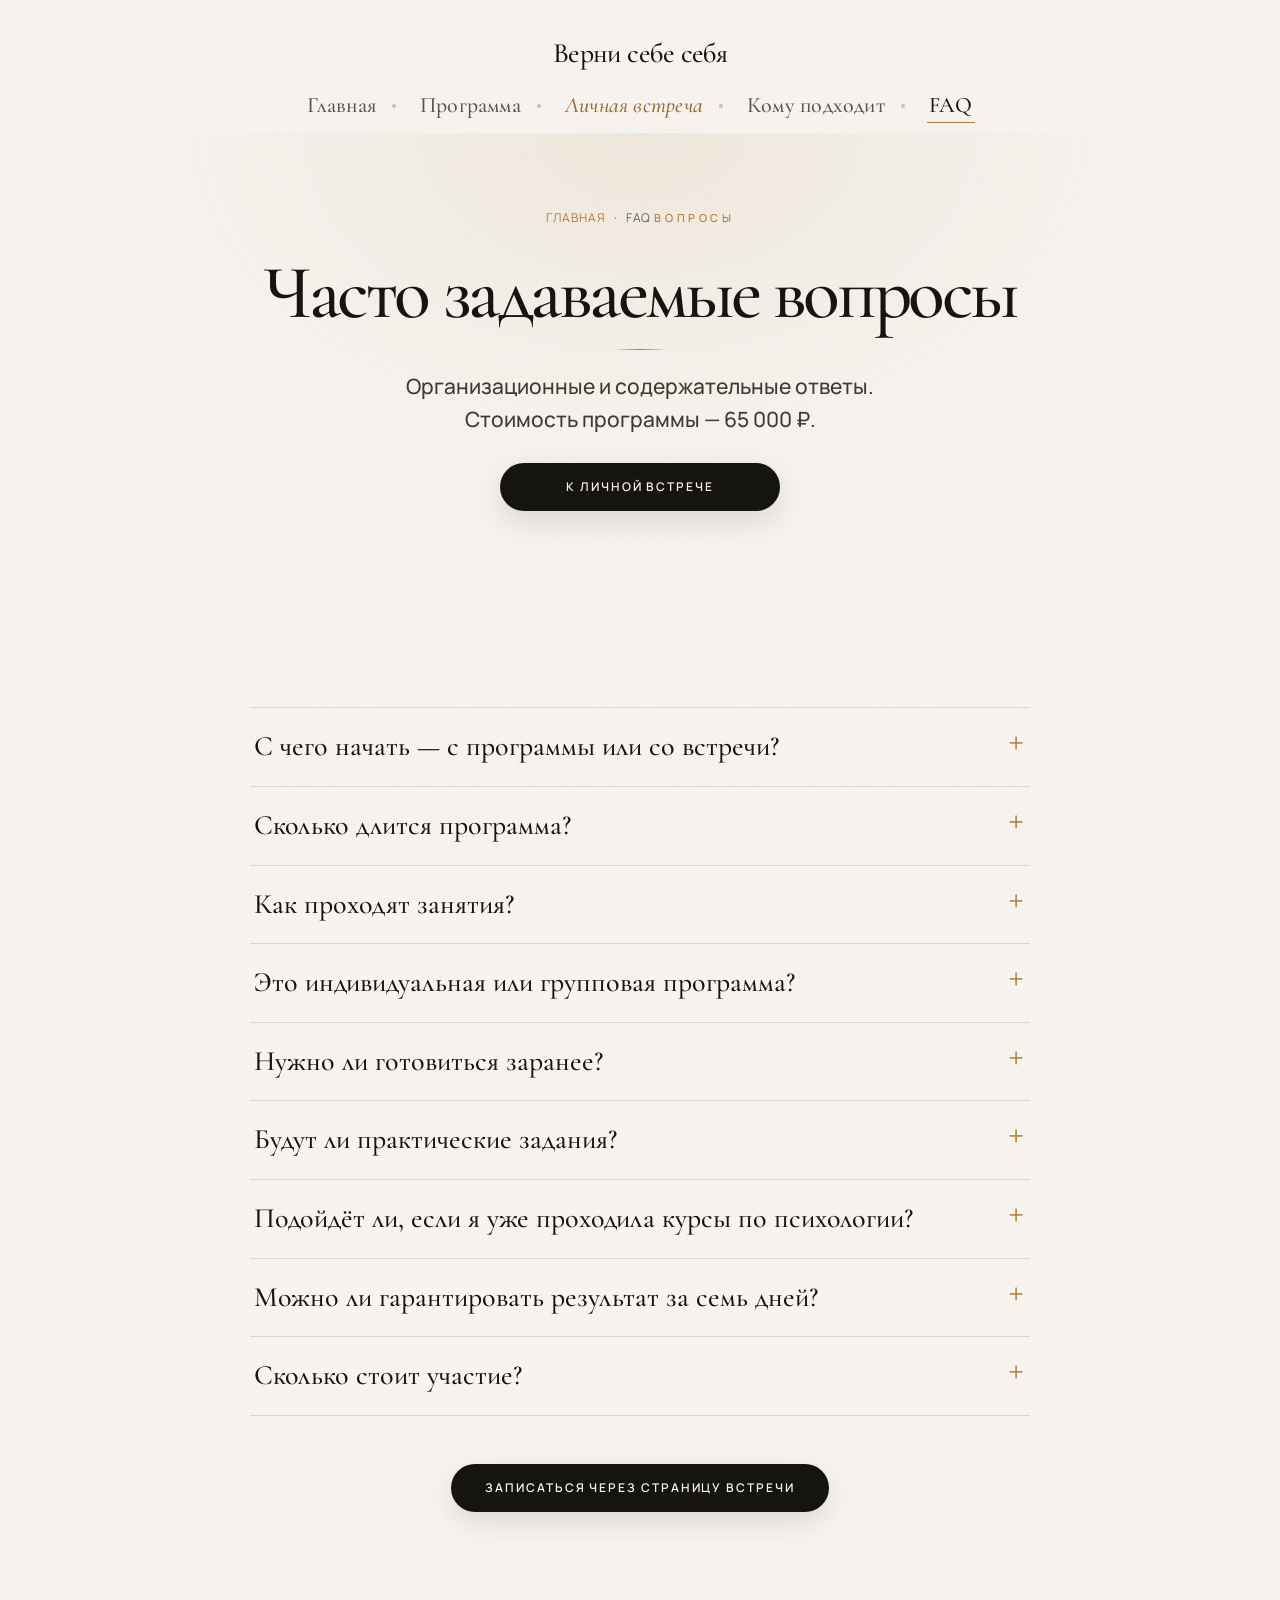
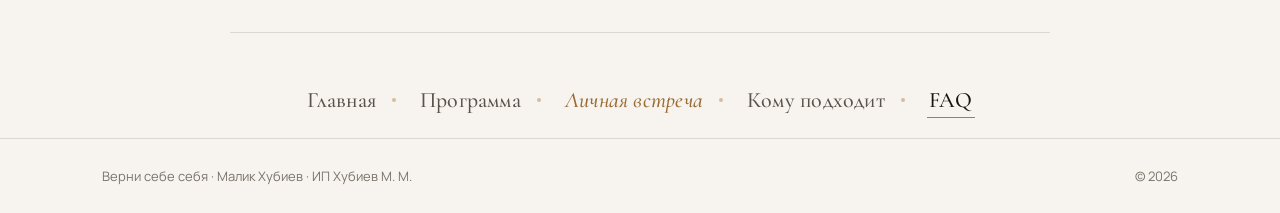
==== faq.html @ b2c1000e "done" ====
<!doctype html>
<html lang="ru">
<head>
<meta charset="utf-8">
<meta name="viewport" content="width=device-width,initial-scale=1">
<title>FAQ — Верни себе себя | Малик Хубиев</title>
<meta name="description" content="Ответы на вопросы о формате, подготовке, заданиях, результатах и стоимости программы. Личная встреча — бесплатно.">
<meta name="author" content="Малик Хубиев">
<meta name="robots" content="index, follow, max-image-preview:large, max-snippet:-1">
<meta name="theme-color" content="#f7f4ef">
<link rel="canonical" href="https://malik-khubiev.ru/faq.html">
<meta property="og:locale" content="ru_RU">
<meta property="og:type" content="website">
<meta property="og:site_name" content="Верни себе себя">
<meta property="og:title" content="FAQ — Верни себе себя | Малик Хубиев">
<meta property="og:description" content="Ответы на вопросы о формате, подготовке, заданиях, результатах и стоимости программы. Личная встреча — бесплатно.">
<meta property="og:url" content="https://malik-khubiev.ru/faq.html">
<meta property="og:image" content="https://malik-khubiev.ru/img/hero.webp">
<meta name="twitter:card" content="summary_large_image">
<meta name="twitter:title" content="FAQ — Верни себе себя | Малик Хубиев">
<meta name="twitter:description" content="Ответы на вопросы о формате, подготовке, заданиях, результатах и стоимости программы. Личная встреча — бесплатно.">
<link rel="icon" type="image/png" href="./img/fav/favicon-96x96.png" sizes="96x96">
<link rel="icon" type="image/svg+xml" href="./img/fav/favicon.svg">
<link rel="shortcut icon" href="./img/fav/favicon.ico">
<link rel="apple-touch-icon" sizes="180x180" href="./img/fav/apple-touch-icon.png">
<link rel="preconnect" href="https://fonts.googleapis.com">
<link rel="preconnect" href="https://fonts.gstatic.com" crossorigin>
<link href="https://fonts.googleapis.com/css2?family=Cormorant+Garamond:ital,wght@0,400;0,500;0,600;1,400;1,500&family=Manrope:wght@300;400;500;600;700&display=swap" rel="stylesheet">
<link rel="stylesheet" href="./css/site.css">

<!-- Yandex.Metrika counter -->
<script type="text/javascript">
    window.dataLayer = window.dataLayer || [];
    (function(m,e,t,r,i,k,a){
        m[i]=m[i]||function(){(m[i].a=m[i].a||[]).push(arguments)};
        m[i].l=1*new Date();
        for (var j = 0; j < document.scripts.length; j++) {if (document.scripts[j].src === r) { return; }}
        k=e.createElement(t),a=e.getElementsByTagName(t)[0],k.async=1,k.src=r,a.parentNode.insertBefore(k,a)
    })(window, document,'script','https://mc.yandex.ru/metrika/tag.js?id=112323537', 'ym');
    ym(112323537, 'init', {
        ssr:true, webvisor:true, clickmap:true, ecommerce:"dataLayer",
        referrer: document.referrer, url: location.href,
        accurateTrackBounce:true, trackLinks:true, triggerEvent:true
    });
</script>
<noscript><div><img src="https://mc.yandex.ru/watch/112323537" style="position:absolute; left:-9999px;" alt="" /></div></noscript>
</head>

<body>
<div class="grain"></div>

<nav class="site-nav" aria-label="Основная навигация">
  <a class="nav-brand" href="./index.html">Верни себе себя</a>
  <ul class="nav-links">
    <li><a href="./index.html">Главная</a></li>
    <li><a href="./programma.html">Программа</a></li>
    <li><a href="./vstrecha.html" class="nav-cta">Личная встреча</a></li>
    <li><a href="./komu.html">Кому подходит</a></li>
    <li><a href="./faq.html" aria-current="page">FAQ</a></li>
  </ul>
</nav>

<section class="page-hero" id="top">
  <div class="crumb"><a href="./index.html">Главная</a><span>·</span><span>FAQ</span></div>
  <div class="kicker">Вопросы</div>
  <h1>Часто задаваемые вопросы</h1>
  <p class="sub">Организационные и содержательные ответы. Стоимость программы — <span class="js-price-text">65 000 ₽</span>.</p>
  <div class="cta-row" style="margin-top:28px">
    <a class="buy" href="./vstrecha.html">К личной встрече</a>
  </div>
</section>

<section class="faq" id="faq">
  <div class="reveal faq-list">
    <details><summary>С чего начать — с программы или со встречи?</summary><p>Со встречи. Сначала разбираем твою ситуацию и определяем, подходит ли программа. Затем — решение о дальнейшей работе.</p></details>
    <details><summary>Сколько длится программа?</summary><p>Семь дней. Каждый день — индивидуальное занятие 90 минут.</p></details>
    <details><summary>Как проходят занятия?</summary><p>Видеозвонки через Яндекс Телемост. Разбираем материал, обсуждаем твои ситуации и делаем упражнения. Камера включена.</p></details>
    <details><summary>Это индивидуальная или групповая программа?</summary><p>Индивидуальная. На занятии — ты и я. Групповых уроков нет.</p></details>
    <details><summary>Нужно ли готовиться заранее?</summary><p>Специальная подготовка не нужна. Достаточно выделить время и быть готовой обсуждать свои ситуации.</p></details>
    <details><summary>Будут ли практические задания?</summary><p>Да. Мы применяем принципы к твоей жизни. Задания помогают закреплять знания между занятиями.</p></details>
    <details><summary>Подойдёт ли, если я уже проходила курсы по психологии?</summary><p>Да. Главное — понимание собственных механизмов и практика, а не количество прочитанных книг.</p></details>
    <details><summary>Можно ли гарантировать результат за семь дней?</summary><p>Одинаковый результат для всех гарантировать нельзя. Задача программы — дать понимание, опыт и инструменты для дальнейших изменений.</p></details>
    <details><summary>Сколько стоит участие?</summary><p><span class="js-price-text">65 000 ₽</span> за семидневную индивидуальную программу. Личная диагностическая встреча перед этим — бесплатная и ни к чему не обязывает.</p></details>
  </div>
  <div class="cta-row reveal" style="margin-top:48px">
    <a class="buy pulse" href="./vstrecha.html">Записаться через страницу встречи</a>
  </div>
</section>


<nav class="site-nav footer-nav" aria-label="Нижняя навигация">
  <ul class="nav-links">
    <li><a href="./index.html">Главная</a></li>
    <li><a href="./programma.html">Программа</a></li>
    <li><a href="./vstrecha.html" class="nav-cta">Личная встреча</a></li>
    <li><a href="./komu.html">Кому подходит</a></li>
    <li><a href="./faq.html" aria-current="page">FAQ</a></li>
  </ul>
</nav>

<footer>
  <span>Верни себе себя · Малик Хубиев · ИП Хубиев М. М.</span>
  <span>© 2026</span>
</footer>


<script>
window.PAGE_LANDING = 'faq';
window.PAGE_SECTIONS = [
  {id:"top",key:"top",label:"FAQ",headline:"1"},
  {id:"faq",key:"faq",label:"Вопросы",headline:"2"}
];
</script>
<script src="./js/site.js" defer></script>

</body>
</html>
---- css/site.css ----
﻿
:root{
  --bg:#f7f4ef;
  --bg-elev:#fffdf9;
  --bg-soft:#f1ebe3;
  --panel:#ffffff;
  --ink:#161411;
  --muted:#6a635a;
  --gold:#b07a3a;
  --gold-soft:#9a6a32;
  --line:rgba(22,20,17,.12);
  --line-strong:rgba(176,122,58,.4);
  --danger:#c45c2a;
  --ease:cubic-bezier(.22,1,.36,1);
  --r:20px;
  --shadow:0 14px 40px rgba(22,20,17,.08);
}
*{box-sizing:border-box;margin:0;padding:0}
html{scroll-behavior:smooth}
body{font-family:Manrope,system-ui,sans-serif;background:var(--bg);color:var(--ink);overflow-x:hidden;font-weight:400}
img{max-width:100%;display:block}
a{color:inherit}
button{font:inherit;color:inherit}

.grain{pointer-events:none;position:fixed;inset:0;z-index:80;opacity:.04;background-image:url("data:image/svg+xml;utf8,<svg xmlns='http://www.w3.org/2000/svg' width='140' height='140'><filter id='n'><feTurbulence type='fractalNoise' baseFrequency='.85' numOctaves='4' stitchTiles='stitch'/></filter><rect width='100%' height='100%' filter='url(%23n)'/></svg>");mix-blend-mode:multiply}

.kicker{position:relative;display:inline-block;font-size:11px;letter-spacing:.32em;text-transform:uppercase;color:var(--gold);margin-bottom:22px;padding-bottom:12px;font-weight:500}
.kicker:after{content:"";position:absolute;left:50%;bottom:0;width:56px;height:1px;margin-left:-28px;background:linear-gradient(90deg,transparent,var(--gold),transparent);transform:scaleX(0);transform-origin:center;transition:transform 1.1s var(--ease) .25s}
.in .kicker:after,.purchase .kicker:after,.final .kicker:after{transform:scaleX(1)}
.section{padding:110px 22px 50px;position:relative}
.section.band{background:linear-gradient(180deg,var(--bg-elev),var(--bg))}
.center{max-width:820px;margin:auto;text-align:center}
.emotion{font-family:"Cormorant Garamond",Georgia,serif;font-weight:500;font-size:clamp(34px,5.8vw,72px);line-height:.98;letter-spacing:-.035em}
.emotion em{font-style:italic;color:var(--gold-soft)}
.fade{font-size:18px;line-height:1.7;color:var(--muted);max-width:620px;margin:26px auto 0}
.prose{max-width:660px;margin:36px auto 0;text-align:left}
.prose p{font-size:clamp(16px,2vw,18px);line-height:1.75;color:#3f3a34;margin:0 0 18px}
.prose p:last-child{margin-bottom:0}
.prose b{font-weight:600;color:var(--ink)}
.pull{max-width:680px;margin:40px auto 0;text-align:center;font-family:"Cormorant Garamond",serif;font-style:italic;font-size:clamp(23px,3.1vw,34px);line-height:1.35;color:var(--danger)}
.pull.ink{color:var(--ink)}
.pull:before{content:"";display:block;width:1px;height:38px;margin:0 auto 18px;background:linear-gradient(180deg,transparent,var(--gold))}

/* motion: reveal + stagger */
.reveal{opacity:0;transform:translateY(28px);transition:opacity .9s var(--ease),transform .9s var(--ease)}
.reveal.in{opacity:1;transform:none}
.stagger:not(.in)>*{opacity:0}
.stagger.in>*{animation:rise .95s var(--ease) backwards;animation-delay:calc(var(--i,0)*90ms)}
@keyframes rise{from{opacity:0;translate:0 30px}to{opacity:1;translate:0 0}}
@keyframes floaty{0%,100%{translate:0 0}50%{translate:0 -10px}}
@keyframes drift{from{transform:scale(1.04)}to{transform:scale(1.12) translate(-1.2%,-1%)}}
@keyframes hero-in{from{opacity:0;transform:translateY(22px)}to{opacity:1;transform:none}}
@keyframes ping{0%{transform:scale(.8);opacity:.9}100%{transform:scale(2.4);opacity:0}}

.buy{display:inline-flex;align-items:center;justify-content:center;background:var(--ink);color:#f7f1e8;border:0;padding:18px 34px;font:600 12px/1 Manrope,sans-serif;letter-spacing:.16em;text-transform:uppercase;text-decoration:none;cursor:pointer;min-width:280px;border-radius:999px;transition:transform .25s,background .25s,box-shadow .25s;box-shadow:0 10px 30px rgba(22,20,17,.12)}
.buy:hover{transform:translateY(-2px);background:#2a2420;box-shadow:0 16px 40px rgba(22,20,17,.18)}
.buy.pulse{animation:pulse 2.8s ease-in-out infinite}
@keyframes pulse{0%,100%{box-shadow:0 0 0 0 rgba(22,20,17,.18)}70%{box-shadow:0 0 0 18px rgba(22,20,17,0)}}
.cta-soft{margin-top:18px;font-size:13px;color:#8a837a;max-width:420px;margin-left:auto;margin-right:auto;line-height:1.55}

/* ---------- HERO: центрированная композиция, фото в рамке ---------- */
.hero{position:relative;padding:56px 22px 70px;text-align:center;overflow:hidden;background:
  radial-gradient(ellipse at 50% 0%,rgba(176,122,58,.12),transparent 52%),
  radial-gradient(ellipse at 100% 60%,rgba(176,122,58,.06),transparent 45%),
  var(--bg)}
.hero-inner{width:min(980px,100%);margin:0 auto}
.hero [data-in]{opacity:0;animation:hero-in 1s var(--ease) forwards;animation-delay:calc(var(--d,0)*120ms)}
.hero .brand-mark{display:inline-block;font-size:11px;letter-spacing:.38em;text-transform:uppercase;color:var(--gold);margin-bottom:18px;border:1px solid var(--line-strong);padding:10px 18px;border-radius:999px;background:rgba(255,255,255,.6)}
.hero .kicker{display:block;margin-bottom:14px;padding-bottom:0}
.hero .kicker:after{display:none}
h1{font-family:"Cormorant Garamond",Georgia,serif;font-weight:500;font-size:clamp(52px,9vw,104px);line-height:.9;letter-spacing:-.045em;color:var(--ink)}
h1:after{content:"";display:block;width:56px;height:1px;background:linear-gradient(90deg,transparent,var(--gold),transparent);margin:22px auto 0}
.sub{font-size:clamp(16px,2.1vw,21px);line-height:1.55;color:#3f3a34;max-width:560px;margin:20px auto 10px;font-weight:500}
.hero-text{font-size:15.5px;line-height:1.7;color:var(--muted);max-width:520px;margin:34px auto 0}

.hero-frame{position:relative;width:min(700px,100%);margin:30px auto 0;padding:12px;background:#fff;border-radius:28px;}
.hero-frame:before{content:"";position:absolute;inset:-14px 14px 14px -14px;border:1px solid var(--line-strong);border-radius:32px;z-index:-1}
.hero-photo{position:relative;aspect-ratio:3/2;border-radius:18px;overflow:hidden;background:var(--bg-soft)}
.hero-photo img{width:100%;height:100%;object-fit:contain;object-position:center;transform-origin:center}
.hero-orb{position:absolute;width:clamp(78px,14vw,128px);aspect-ratio:1;border-radius:50%;border:4px solid #fff;box-shadow:0 14px 34px rgba(22,20,17,.18);overflow:hidden;animation:floaty 6s ease-in-out infinite}
.hero-orb img{width:100%;height:100%;object-fit:cover;object-position:center 22%}
.hero-orb.o1{left:-4%;bottom:-6%}
.hero-orb.o2{right:-3%;top:-7%;animation-delay:-3s}
.hero-orb.o2 img{object-position:center 18%}

.facts{list-style:none;display:flex;flex-wrap:wrap;justify-content:center;gap:10px;max-width:760px;margin:24px auto 28px}
.facts li{display:flex;align-items:baseline;gap:8px;padding:10px 18px;font-size:12.5px;letter-spacing:.03em;color:#4a453e;background:rgba(255,255,255,.75);border:1px solid var(--line);border-radius:999px;transition:transform .35s var(--ease),border-color .35s,box-shadow .35s}
.facts li:hover{transform:translateY(-3px);border-color:var(--line-strong);box-shadow:0 10px 24px rgba(22,20,17,.07)}
.facts b{font-family:"Cormorant Garamond",serif;font-size:22px;font-weight:500;color:var(--gold);letter-spacing:0;line-height:1}
.cta-row{display:flex;flex-direction:column;align-items:center;gap:14px}
.hero-note{font-size:13px;line-height:1.55;color:#8a837a;max-width:440px}

/* ---------- Проблема: карточки-ощущения ---------- */
.lede{max-width:640px;margin:26px auto 0;text-align:center;font-size:clamp(16px,2vw,19px);line-height:1.7;color:#4a453e}
.lede b{color:var(--ink);font-weight:600}
.feel-cards{display:grid;grid-template-columns:repeat(4,1fr);gap:20px;max-width:1080px;margin:56px auto 0;padding-bottom:10px}
.fcard{background:#fff;padding:10px 10px 18px;border-radius:6px;box-shadow:var(--shadow);transition:transform .6s var(--ease),box-shadow .6s;position:relative}
.fcard:nth-child(1){transform:rotate(-2.2deg)}
.fcard:nth-child(2){transform:rotate(1.8deg) translateY(16px)}
.fcard:nth-child(3){transform:rotate(-1.4deg)}
.fcard:nth-child(4){transform:rotate(2.2deg) translateY(16px)}
.fcard:hover{transform:rotate(0) translateY(-8px);box-shadow:0 26px 54px rgba(22,20,17,.14)}
.fcard .ph{aspect-ratio:3/4;overflow:hidden;border-radius:3px;background:var(--bg-soft)}
.fcard img{width:100%;height:100%;object-fit:cover;object-position:center 20%;transition:transform 1.2s var(--ease)}
.fcard:hover img{transform:scale(1.07)}
.fcard figcaption{padding:16px 8px 0;font-family:"Cormorant Garamond",serif;font-size:clamp(19px,2vw,23px);line-height:1.2;color:var(--ink);text-align:center}
.fcard figcaption:before{content:"";display:block;width:0;height:1px;margin:0 auto 12px;background:var(--gold);transition:width .8s var(--ease)}
.fcard:hover figcaption:before,.in .fcard figcaption:before{width:34px}
.duo{display:grid;grid-template-columns:1fr 1fr;gap:18px;max-width:900px;margin:70px auto 0}
.duo p{padding:22px 24px;background:rgba(255,255,255,.7);border:1px solid var(--line);border-radius:var(--r);font-size:16px;line-height:1.7;color:#3f3a34}
.insight{max-width:760px;margin:26px auto 0;padding:34px 36px;background:#fff;border-radius:var(--r);border:1px solid rgba(176,122,58,.3);position:relative;box-shadow:var(--shadow);overflow:hidden}
.insight:before{content:"";position:absolute;left:0;top:0;bottom:0;width:4px;background:linear-gradient(180deg,var(--gold),var(--danger))}
.insight p{font-family:"Cormorant Garamond",serif;font-size:clamp(22px,2.8vw,30px);line-height:1.3;color:var(--ink);font-weight:500}
.insight p b{font-weight:600}
.after-insight{max-width:640px;margin:26px auto 0;text-align:center;font-size:17px;line-height:1.7;color:var(--muted)}

/* ---------- Flip-карточки ---------- */
.flip-grid{display:grid;gap:18px;max-width:1100px;margin:54px auto 0}
.flip-grid.g5{grid-template-columns:repeat(6,1fr)}
.flip-grid.g5 .flip{grid-column:span 2;aspect-ratio:3/4}
.flip-grid.g5 .flip:nth-child(n+4){grid-column:span 3;aspect-ratio:5/3}
.flip-grid.g4{grid-template-columns:repeat(4,1fr)}
.flip-grid.g4 .flip{aspect-ratio:4/5}
.flip{position:relative;perspective:1400px;cursor:pointer;outline:none;-webkit-tap-highlight-color:transparent;border-radius:var(--r)}
.flip:focus-visible{box-shadow:0 0 0 3px rgba(176,122,58,.5)}
.flip-inner{position:absolute;inset:0;transform-style:preserve-3d;transition:transform .85s var(--ease)}
.flip.is-open .flip-inner{transform:rotateY(180deg)}
.flip-face{position:absolute;inset:0;overflow:hidden;border-radius:var(--r);-webkit-backface-visibility:hidden;backface-visibility:hidden;box-shadow:var(--shadow)}
.flip-front{background:var(--bg-soft)}
.flip-front img{position:absolute;inset:0;width:100%;height:100%;object-fit:cover;object-position:center 22%;transition:transform 1.4s var(--ease)}
.flip-front:after{content:"";position:absolute;inset:0;background:linear-gradient(180deg,transparent 48%,rgba(22,20,17,.55) 100%);pointer-events:none}
.flip-cap{position:absolute;left:0;right:0;bottom:0;z-index:2;padding:0 22px 22px;text-align:left}
.flip-cap small{display:block;font-size:11px;letter-spacing:.24em;text-transform:uppercase;color:#e8c48a;margin-bottom:6px;font-weight:600}
.flip-cap b{display:block;font-family:"Cormorant Garamond",serif;font-size:clamp(26px,2.6vw,34px);font-weight:500;line-height:1.05;color:#fffdf8;overflow-wrap:break-word;text-shadow:0 1px 12px rgba(22,20,17,.35)}
.flip-grid.g4 .flip-cap{padding:0 16px 18px}
.flip-grid.g4 .flip-cap b{font-size:clamp(22px,1.9vw,26px)}
.flip-hint{position:absolute;top:14px;right:14px;z-index:3;display:inline-flex;align-items:center;gap:8px;padding:8px 14px 8px 12px;font-size:11px;letter-spacing:.12em;text-transform:uppercase;font-weight:600;color:var(--ink);background:rgba(255,255,255,.86);border:1px solid var(--line-strong);border-radius:999px;backdrop-filter:blur(6px)}
.flip-hint i{position:relative;width:8px;height:8px;border-radius:50%;background:var(--gold)}
.flip-hint i:after{content:"";position:absolute;inset:0;border-radius:50%;background:var(--gold);animation:ping 2s ease-out infinite}
.flip-hint .h-hover{display:none}
.flip-back{transform:rotateY(180deg);background:linear-gradient(160deg,#fffdf9,#f3ebdf);border:1px solid var(--line-strong);padding:26px 24px;display:flex;flex-direction:column;justify-content:center;text-align:left;overflow:auto}
.flip-back small{font-size:11px;letter-spacing:.24em;text-transform:uppercase;color:var(--gold);margin-bottom:10px;font-weight:600}
.flip-back b{display:block;font-family:"Cormorant Garamond",serif;font-size:clamp(24px,2.3vw,30px);font-weight:500;line-height:1.08;margin-bottom:12px;color:var(--ink)}
.flip-back b:after{content:"";display:block;width:34px;height:1px;background:var(--gold);margin-top:12px}
.flip-back p{font-size:14.5px;line-height:1.65;color:#4a453e}
.flip.is-open .flip-hint{opacity:0}
@media (hover:hover){
  .flip:hover .flip-inner,.flip:focus-visible .flip-inner{transform:rotateY(180deg)}
  .flip:hover .flip-front img{transform:scale(1.07)}
  .flip-hint .h-tap{display:none}
  .flip-hint .h-hover{display:inline}
}

/* ---------- Принцип (светлый) ---------- */
.feel{background:
  radial-gradient(ellipse at 50% 0%,rgba(176,122,58,.1),transparent 48%),
  linear-gradient(180deg,var(--bg-soft),var(--bg-elev) 70%,var(--bg));
  padding:120px 22px 70px;position:relative;overflow:hidden}
.words{display:flex;justify-content:center;flex-wrap:wrap;gap:12px;margin-top:36px}
.word{position:relative;overflow:hidden;isolation:isolate;border:1px solid rgba(22,20,17,.25);padding:13px 24px;color:var(--ink);font-size:14.5px;letter-spacing:.02em;cursor:pointer;background:rgba(255,255,255,.6);border-radius:999px;transition:color .55s var(--ease),border-color .55s ease,transform .45s ease}
.word i{position:absolute;inset:0;z-index:-1;background:var(--ink);transform:scaleY(0);transform-origin:bottom center;transition:transform .85s cubic-bezier(.19,1,.22,1)}
.word:hover,.word.on{color:#f7f1e8;border-color:var(--ink);transform:translateY(-2px)}
.word:hover i,.word.on i{transform:scaleY(1)}
.word-hint{margin-top:14px;font-size:12px;letter-spacing:.14em;text-transform:uppercase;color:var(--gold)}
.reasons-lead{max-width:640px;margin:56px auto 0;text-align:center;font-size:clamp(17px,2vw,20px);line-height:1.6;color:#3f3a34}
.reasons{display:flex;flex-wrap:wrap;justify-content:center;gap:12px;max-width:900px;margin:26px auto 0}
.reason{display:flex;align-items:center;gap:12px;padding:14px 20px;background:#fff;border:1px solid rgba(176,122,58,.22);border-radius:16px;font-size:15px;color:#3f3a34;box-shadow:0 8px 22px rgba(22,20,17,.04);transition:transform .4s var(--ease),border-color .4s,box-shadow .4s}
.reason:hover{transform:translateY(-4px);border-color:var(--line-strong);box-shadow:0 16px 34px rgba(22,20,17,.09)}
.reason:before{content:"";flex:0 0 auto;width:9px;height:9px;border-radius:50%;background:var(--gold);box-shadow:0 0 0 5px rgba(176,122,58,.15)}
.mosaic{position:relative;width:min(1080px,100%);height:min(78vw,720px);margin:70px auto 0}
.polaroid{position:absolute;background:#fff;padding:10px 10px 36px;box-shadow:0 18px 44px rgba(22,20,17,.16);transition:transform .5s ease,box-shadow .5s;z-index:1;overflow:hidden}
.polaroid img{width:100%;height:100%;object-fit:cover;object-position:center 20%;filter:saturate(1.05)}
.polaroid span{position:absolute;bottom:10px;left:0;right:0;text-align:center;font-family:"Cormorant Garamond",serif;font-style:italic;color:#3a342c;font-size:15px}
.polaroid:hover{z-index:4;transform:scale(1.05) rotate(0deg)!important;box-shadow:0 28px 60px rgba(22,20,17,.22)}
.p1{width:28%;aspect-ratio:3/4;left:4%;top:8%;transform:rotate(-7deg)}
.p2{width:38%;aspect-ratio:4/3;left:30%;top:0;transform:rotate(3deg);z-index:2}
.p3{width:24%;aspect-ratio:1/1;right:6%;top:6%;border-radius:50%;padding:12px;transform:rotate(5deg)}
.p3 img{border-radius:50%}
.p3 span{display:none}
.p4{width:26%;aspect-ratio:3/4;left:8%;bottom:2%;transform:rotate(6deg)}
.p5{width:30%;aspect-ratio:4/3;left:36%;bottom:6%;transform:rotate(-4deg)}
.p6{width:22%;aspect-ratio:3/4;right:10%;bottom:10%;transform:rotate(8deg)}

/* ---------- 7 дней: карта дней ---------- */
.swipe-hint{display:none;margin:30px auto 0;text-align:center;font-size:12px;letter-spacing:.16em;text-transform:uppercase;color:var(--gold)}
.daymap{display:grid;grid-template-columns:repeat(4,1fr);gap:18px;align-items:stretch;max-width:1160px;margin:54px auto 0}
.dcard{display:flex;flex-direction:column;height:100%;background:#fff;border:1px solid rgba(176,122,58,.2);border-radius:var(--r);overflow:hidden;box-shadow:0 10px 28px rgba(22,20,17,.05);transition:transform .45s var(--ease),box-shadow .45s,border-color .45s}
.dcard:hover{transform:translateY(-6px);box-shadow:0 22px 48px rgba(22,20,17,.12);border-color:var(--line-strong)}
.dcard.open{border-color:var(--gold)}
.dbtn{display:flex;flex-direction:column;flex:1 1 auto;width:100%;text-align:left;background:none;border:0;cursor:pointer;-webkit-tap-highlight-color:transparent}
.dbtn:focus-visible{outline:3px solid rgba(176,122,58,.5);outline-offset:-3px}
.dimg{position:relative;display:block;aspect-ratio:4/3;overflow:hidden;background:var(--bg-soft);flex:0 0 auto}
.dimg img{width:100%;height:100%;object-fit:cover;object-position:center 20%;transition:transform 1.4s var(--ease)}
.dcard:hover .dimg img,.dcard.open .dimg img{transform:scale(1.08)}
.dimg:after{content:"";position:absolute;inset:0;background:linear-gradient(180deg,transparent 55%,rgba(22,20,17,.45) 100%);pointer-events:none}
.dnum{position:absolute;left:16px;bottom:8px;z-index:2;display:flex;align-items:baseline;gap:8px}
.dnum small{font-size:11px;letter-spacing:.24em;text-transform:uppercase;color:#e8c48a;font-weight:600;text-shadow:0 1px 8px rgba(22,20,17,.4)}
.dnum span{font-family:"Cormorant Garamond",serif;font-size:54px;line-height:.9;font-weight:500;color:#fffdf8;text-shadow:0 2px 14px rgba(22,20,17,.45)}
.dtxt{display:flex;flex-direction:column;flex:1 1 auto;padding:14px 20px 8px}
.dtxt h3{font-family:"Cormorant Garamond",Georgia,serif;font-weight:500;font-size:clamp(25px,2.3vw,30px);line-height:1.05;letter-spacing:-.02em;margin-bottom:10px;color:var(--ink);min-height:1.1em}
.dtxt .lead-b{display:-webkit-box;-webkit-box-orient:vertical;-webkit-line-clamp:4;overflow:hidden;font-size:14.5px;line-height:1.55;font-weight:500;color:#3f3a34;min-height:calc(1.55em * 4)}
.dtoggle{display:flex;align-items:center;justify-content:space-between;margin-top:auto;padding:12px 20px 18px;font-size:11px;letter-spacing:.16em;text-transform:uppercase;color:var(--gold);font-weight:600}
.dtoggle i{position:relative;width:28px;height:28px;border-radius:50%;border:1px solid var(--line-strong);transition:transform .5s var(--ease),background .3s}
.dtoggle i:before,.dtoggle i:after{content:"";position:absolute;left:50%;top:50%;width:11px;height:1px;background:var(--gold);transform:translate(-50%,-50%)}
.dtoggle i:after{transform:translate(-50%,-50%) rotate(90deg);transition:transform .5s var(--ease)}
.dcard.open .dtoggle i{transform:rotate(180deg);background:rgba(176,122,58,.1)}
.dcard.open .dtoggle i:after{transform:translate(-50%,-50%) rotate(0)}
.dmore{display:grid;grid-template-rows:0fr;transition:grid-template-rows .65s var(--ease)}
.dcard.open .dmore{grid-template-rows:1fr}
.dmore>div{min-height:0;overflow:hidden}
.dmore p{padding:0 20px 14px;font-size:14.5px;line-height:1.7;color:#4a453e;opacity:0;transform:translateY(8px);transition:opacity .5s ease .1s,transform .5s var(--ease) .1s}
.dmore p:last-child{padding-bottom:22px}
.dcard.open .dmore p{opacity:1;transform:none}
.daymap-quote{align-self:stretch;display:flex;align-items:center;justify-content:center;padding:26px;text-align:center;border:1px dashed var(--line-strong);border-radius:var(--r);font-family:"Cormorant Garamond",serif;font-style:italic;font-size:clamp(20px,1.9vw,25px);line-height:1.3;color:var(--ink);background:rgba(255,255,255,.5)}
.only-mob{display:none}

/* ---------- Как проходит: плитки ---------- */
.how{background:linear-gradient(180deg,var(--bg),var(--bg-soft));padding-bottom:80px}
.chips-row{display:flex;flex-wrap:wrap;justify-content:center;gap:10px;margin:34px auto 0;max-width:760px}
.chips-row span{padding:10px 18px;border:1px solid var(--line);border-radius:999px;background:rgba(255,255,255,.75);font-size:13.5px;color:#4a453e}

/* ---------- Результаты ---------- */
.res{display:grid;grid-template-columns:repeat(4,1fr);gap:16px;max-width:1120px;margin:54px auto 0;counter-reset:r}
.res>div{position:relative;padding:26px 22px 24px;border:1px solid var(--line);border-radius:var(--r);background:rgba(255,255,255,.8);overflow:hidden;transition:transform .45s var(--ease),border-color .45s,box-shadow .45s}
.res>div:not(.res-img):before{counter-increment:r;content:"0" counter(r);position:absolute;right:16px;top:8px;font-family:"Cormorant Garamond",serif;font-size:42px;line-height:1;color:rgba(176,122,58,.16);transition:color .4s}
.res>div:not(.res-img):after{content:"";position:absolute;left:0;bottom:0;height:2px;width:0;background:linear-gradient(90deg,var(--gold),var(--danger));transition:width .8s var(--ease)}
.res>div:not(.res-img):hover{transform:translateY(-5px);border-color:var(--line-strong);box-shadow:0 18px 40px rgba(22,20,17,.09)}
.res>div:not(.res-img):hover:after{width:100%}
.res>div:not(.res-img):hover:before{color:rgba(176,122,58,.45)}
.res b{display:block;font-family:"Cormorant Garamond",serif;font-size:24px;font-weight:500;line-height:1.1;margin-bottom:10px;color:var(--danger);padding-right:30px}
.res p{font-size:14.5px;line-height:1.65;color:#4a453e}
.res .res-img{padding:0;border:0;background:var(--bg-soft);min-height:200px}
.res .res-img img{position:absolute;inset:0;width:100%;height:100%;object-fit:cover;object-position:center 20%;transition:transform 1.4s var(--ease)}
.res .res-img:hover img{transform:scale(1.07)}
.disclaimer{max-width:640px;margin:34px auto 0;text-align:center;font-size:15px;line-height:1.7;color:var(--muted)}

/* ---------- Кому подойдёт ---------- */
.split{display:grid;grid-template-columns:1fr .8fr;gap:48px;align-items:center;max-width:1040px;margin:46px auto 0}
.split .list{margin:0;max-width:none}
.split-photo{position:relative;border-radius:var(--r);overflow:hidden;aspect-ratio:2/3;box-shadow:var(--shadow)}
.split-photo:before{content:"";position:absolute;inset:12px;border:1px solid rgba(255,255,255,.7);border-radius:12px;z-index:2;pointer-events:none}
.split-photo img{width:100%;height:100%;object-fit:cover;object-position:center 20%;transition:transform 1.6s var(--ease)}
.split-photo:hover img{transform:scale(1.06)}
.list{list-style:none;max-width:680px;margin:46px auto 0;text-align:left}
.list li{font-size:clamp(16px,2vw,18px);line-height:1.6;color:#3f3a34;padding:15px 4px 15px 40px;border-bottom:1px solid var(--line);position:relative;transition:transform .35s var(--ease),color .35s}
.list li:hover{transform:translateX(6px);color:var(--ink)}
.list li:last-child{border-bottom:0}
.list li:before{content:"";position:absolute;left:6px;top:21px;width:14px;height:8px;border-left:2px solid var(--gold);border-bottom:2px solid var(--gold);transform:rotate(-45deg)}
.not-for{background:linear-gradient(180deg,var(--bg-soft),var(--bg));padding-bottom:70px}
.not-for .list li:before{width:14px;height:0;border-left:0;border-bottom:2px solid var(--danger);transform:none;top:27px}

/* ---------- О себе ---------- */
.about-grid{max-width:1080px;margin:54px auto 0;display:grid;grid-template-columns:.85fr 1.15fr;gap:56px;align-items:center}
.about-photo{position:relative;border-radius:var(--r)}
.about-photo:before{content:"";position:absolute;inset:-12px 12px 12px -12px;border:1px solid var(--line-strong);border-radius:24px;transition:inset .8s var(--ease)}
.about-photo:hover:before{inset:-6px 6px 6px -6px}
.about-photo img{position:relative;width:100%;height:auto;object-fit:cover;border-radius:var(--r);box-shadow:var(--shadow)}
.about-text{text-align:left}
.about-text p{font-size:clamp(16px,2vw,18px);line-height:1.75;color:#3f3a34;margin:0 0 18px}
.about-text b{font-weight:600;color:var(--ink)}
.about-name{font-family:"Cormorant Garamond",serif;font-size:clamp(32px,4vw,48px);font-weight:500;line-height:1;margin-bottom:18px;color:var(--ink)}

/* ---------- Цена ---------- */
.purchase{padding:110px 22px 120px;text-align:center;background:
  radial-gradient(ellipse at 50% 0%,#fffdf8,transparent 55%),
  linear-gradient(180deg,var(--bg-elev),var(--bg));position:relative}
.orbs{display:flex;justify-content:center;margin:0 auto 26px}
.orbs span{width:clamp(64px,12vw,92px);aspect-ratio:1;border-radius:50%;overflow:hidden;border:4px solid #fff;box-shadow:0 12px 28px rgba(22,20,17,.14);margin:0 -10px;transition:transform .5s var(--ease)}
.orbs span:hover{transform:translateY(-8px) scale(1.06);z-index:2}
.orbs img{width:100%;height:100%;object-fit:cover;object-position:center 18%}
.purchase h2{font-family:"Cormorant Garamond",Georgia,serif;font-weight:500;font-size:clamp(42px,7vw,88px);line-height:.92;letter-spacing:-.045em;margin:0 0 18px}
.price-big{font-family:"Cormorant Garamond",serif;font-size:clamp(58px,8vw,104px);font-weight:500;line-height:1;margin:14px 0 8px;color:var(--ink)}
.includes{list-style:none;max-width:500px;margin:28px auto 36px;text-align:left;border:1px solid var(--line);padding:8px 22px;background:rgba(255,255,255,.75);border-radius:var(--r)}
.includes li{font-size:16px;line-height:1.65;color:#4a453e;padding:14px 4px 14px 34px;border-bottom:1px solid var(--line);position:relative}
.includes li:last-child{border-bottom:0}
.includes li:before{content:"";position:absolute;left:4px;top:19px;width:12px;height:7px;border-left:2px solid var(--gold);border-bottom:2px solid var(--gold);transform:rotate(-45deg)}

/* ---------- Отзывы ---------- */
.results{padding:110px 22px 50px}
.pairs{display:flex;flex-direction:column;gap:28px;max-width:820px;margin:48px auto 0}
.pair{display:grid;grid-template-columns:1fr 1fr;gap:18px;align-items:stretch}
.shot-wrap{text-align:left;transition:transform .45s var(--ease)}
.shot-wrap:hover{transform:translateY(-4px)}
.shot-kicker{font-size:11px;letter-spacing:.22em;text-transform:uppercase;color:var(--gold);margin-bottom:10px}
.tg{background:#e7eef5;border:1px solid rgba(22,20,17,.08);border-radius:18px;overflow:hidden}
.tg-head{background:#f6f1ea;display:flex;align-items:center;gap:10px;padding:11px 14px;border-bottom:1px solid rgba(22,20,17,.07)}
.tg-ava{width:34px;height:34px;border-radius:50%;background:#b9b2a8;filter:blur(5px);flex-shrink:0}
.tg-meta{display:flex;flex-direction:column;gap:6px}
.tg-name{width:86px;height:10px;border-radius:6px;background:#2a2723;opacity:.3;filter:blur(5px)}
.tg-status{width:52px;height:6px;border-radius:6px;background:#8f887f;opacity:.4;filter:blur(3px)}
.tg-body{padding:16px 14px 18px}
.tg-bubble{background:#fff;border-radius:4px 16px 16px 16px;padding:12px 14px 8px;max-width:94%;font-size:15px;line-height:1.45;color:#241f1b}
.tg-time{display:block;text-align:right;font-size:11px;color:#8e8e93;margin-top:8px;letter-spacing:.02em}
.tg.after .tg-bubble{background:#fffdf8}
.reviews-note{max-width:640px;margin:40px auto 0;text-align:center;font-size:14px;line-height:1.65;color:var(--muted);border:1px solid rgba(176,122,58,.3);padding:18px 22px;background:rgba(255,249,241,.7);border-radius:14px}

/* ---------- Финал (светлый) ---------- */
.final{padding:110px 22px 120px;text-align:center;background:
  radial-gradient(ellipse at 50% 100%,rgba(176,122,58,.14),transparent 50%),
  linear-gradient(180deg,var(--bg),var(--bg-soft));color:var(--ink);margin-top:40px;position:relative}
.final-photo{width:clamp(120px,22vw,168px);aspect-ratio:1;margin:0 auto 26px;border-radius:50%;overflow:hidden;border:5px solid #fff;box-shadow:0 20px 50px rgba(22,20,17,.16),0 0 0 1px rgba(176,122,58,.3);animation:floaty 7s ease-in-out infinite}
.final-photo img{width:100%;height:100%;object-fit:cover;object-position:center 20%}
.final h2{font-family:"Cormorant Garamond",Georgia,serif;font-weight:500;font-size:clamp(36px,6vw,78px);line-height:.96;letter-spacing:-.04em;max-width:920px;margin:0 auto;color:var(--ink)}
.final .prose{text-align:center}
.final .prose p{color:#4a453e}
.final .closing{font-family:"Cormorant Garamond",serif;font-style:italic;font-size:clamp(24px,3.4vw,36px);line-height:1.3;color:var(--gold-soft);max-width:720px;margin:40px auto 34px}

.faq{padding:110px 22px 100px}
.faq-list{max-width:780px;margin:46px auto 0;text-align:left}
.faq-list details{border-bottom:1px solid var(--line)}
.faq-list details:first-child{border-top:1px solid var(--line)}
.faq-list summary{list-style:none;cursor:pointer;font-family:"Cormorant Garamond",serif;font-weight:500;font-size:clamp(21px,2.6vw,28px);line-height:1.2;padding:22px 40px 22px 4px;position:relative;color:var(--ink);transition:color .3s}
.faq-list summary:hover{color:var(--gold-soft)}
.faq-list summary::-webkit-details-marker{display:none}
.faq-list summary:after{content:"+";position:absolute;right:6px;top:18px;font-family:Manrope,sans-serif;font-weight:300;font-size:28px;color:var(--gold);transition:transform .25s}
.faq-list details[open] summary:after{transform:rotate(45deg)}
.faq-list details p{font-size:16px;line-height:1.75;color:#4a453e;padding:0 40px 24px 4px}

footer{display:flex;justify-content:space-between;gap:12px;flex-wrap:wrap;padding:28px 8%;font-size:13px;color:#7a746c;border-top:1px solid var(--line);background:var(--bg)}
footer a{text-decoration:underline;text-underline-offset:3px;color:#6a635a}

/* ---------- Адаптив ---------- */
@media(max-width:1100px){
  .res{grid-template-columns:repeat(3,1fr)}
}
@media(max-width:900px){
  .section,.results,.faq{padding-top:80px}
  .flip-grid.g5{grid-template-columns:repeat(2,1fr)}
  .flip-grid.g5 .flip,.flip-grid.g5 .flip:nth-child(n+4){grid-column:span 1;aspect-ratio:3/4}
  .flip-grid.g5 .flip:last-child{grid-column:span 2;aspect-ratio:5/3}
  .flip-grid.g4{grid-template-columns:repeat(2,1fr)}
  /* карта дней: горизонтальная прокрутка */
  .daymap{display:flex;overflow-x:auto;scroll-snap-type:x mandatory;gap:14px;margin:40px -22px 0;padding:8px 22px 26px;max-width:none;-webkit-overflow-scrolling:touch;scrollbar-width:none}
  .daymap::-webkit-scrollbar{display:none}
  .daymap .dcard{flex:0 0 min(78%,310px);scroll-snap-align:center}
  .daymap-quote{display:none}
  .only-mob{display:block}
  .swipe-hint{display:block}
  .split,.about-grid{grid-template-columns:1fr}
  .split-photo{max-width:340px;margin:0 auto;order:-1}
  .about-grid{gap:34px}
  .about-photo{max-width:360px;margin:0 auto}
  .res{grid-template-columns:repeat(2,1fr)}
  .feel-cards{grid-template-columns:repeat(2,1fr);gap:18px}
  .duo{grid-template-columns:1fr;margin-top:56px}
}
@media(max-width:640px){
  .hero{padding:40px 18px 56px}
  .hero-frame{padding:8px;border-radius:22px;margin-top:28px}
  .hero-photo{border-radius:15px}
  .hero-frame:before{inset:-10px 10px 10px -10px;border-radius:26px}
  .hero-orb{border-width:3px}
  .facts{gap:8px}
  .facts li{padding:8px 12px;font-size:11.5px;gap:6px}
  .facts b{font-size:19px}
  .hero-text{margin-top:30px}
  .pair,.res{grid-template-columns:1fr}
  .res .res-img{min-height:220px}
  .buy{min-width:0;width:100%;max-width:340px}
  .flip-grid.g5,.flip-grid.g4{grid-template-columns:1fr}
  .flip-grid.g5 .flip,.flip-grid.g5 .flip:nth-child(n+4),.flip-grid.g5 .flip:last-child,.flip-grid.g4 .flip{grid-column:span 1;aspect-ratio:6/5}
  .flip-cap{padding:0 18px 18px}
  .flip-back{padding:20px 20px}
  .insight{padding:26px 22px}
  .mosaic{height:auto;display:grid;grid-template-columns:1fr 1fr;gap:18px 14px;margin-top:48px}
  .polaroid{position:relative;inset:auto;width:100%!important;left:auto;right:auto;top:auto;bottom:auto}
  .p1,.p4{transform:rotate(-3deg)}
  .p2,.p5{transform:rotate(2.5deg)}
  .p3{transform:rotate(3deg);padding:10px}
  .p6{transform:rotate(-2deg)}
  .p2,.p5{aspect-ratio:3/4}
  .mosaic .polaroid{align-self:start}
  .final{margin-top:30px;padding:90px 22px}
  footer{padding:24px 22px}
}
@media (prefers-reduced-motion:reduce){
  html{scroll-behavior:auto}
  *,*:before,*:after{animation:none!important;transition-duration:.01ms!important;transition-delay:0s!important}
  .reveal{opacity:1;transform:none}
  .stagger:not(.in)>*{opacity:1}
  .hero [data-in]{opacity:1}
  .kicker:after{transform:scaleX(1)}
  .flip-inner{transition:none}
}

/* ---------- Site nav / pages ---------- */
.site-nav{width:min(820px,100%);margin:0 auto;padding:36px 22px 10px;text-align:center}
.site-nav.footer-nav{padding:50px 22px 20px;border-top:1px solid var(--line);margin-top:20px}
.nav-brand{display:inline-block;font-family:"Cormorant Garamond",serif;font-size:clamp(22px,3vw,28px);font-weight:500;letter-spacing:-.02em;text-decoration:none;color:var(--ink);margin-bottom:18px}
.nav-links{display:flex;flex-wrap:wrap;align-items:center;justify-content:center;gap:10px 8px;list-style:none;margin:0;padding:0}
.nav-links li{display:inline-flex;align-items:center}
.nav-links li:not(:last-child):after{content:"";width:4px;height:4px;margin:0 14px;border-radius:50%;background:rgba(176,122,58,.45)}
.nav-links a{font-family:"Cormorant Garamond",serif;font-size:clamp(18px,2.2vw,22px);font-weight:500;letter-spacing:.01em;text-decoration:none;color:#5a534b;padding:4px 2px;border-bottom:1px solid transparent;transition:color .25s,border-color .25s}
.nav-links a:hover,.nav-links a[aria-current="page"]{color:var(--ink);border-bottom-color:var(--gold)}
.nav-cta{color:var(--gold-soft)!important;font-style:italic}
.nav-cta:hover{color:var(--danger)!important;border-bottom-color:var(--danger)!important}
.page-hero{padding:72px 22px 40px;text-align:center;background:radial-gradient(ellipse at 50% 0%,rgba(176,122,58,.1),transparent 55%),var(--bg)}
.page-hero .crumb{display:inline-flex;flex-wrap:wrap;gap:8px;justify-content:center;align-items:center;font-size:12px;letter-spacing:.08em;text-transform:uppercase;color:var(--muted);margin-bottom:22px}
.page-hero .crumb a{color:var(--gold);text-decoration:none}
.page-hero h1{font-size:clamp(40px,7vw,76px)}
.back-row{width:min(900px,100%);margin:0 auto 18px;padding:0 22px}
.back-link{display:inline-flex;align-items:center;gap:8px;font-size:13px;letter-spacing:.06em;text-decoration:none;color:var(--muted)}
.back-link:hover{color:var(--ink)}
.back-link:before{content:"←"}
.stage-grid{display:grid;gap:18px;max-width:900px;margin:46px auto 0}
.stage{background:#fff;border:1px solid rgba(176,122,58,.22);border-radius:var(--r);padding:28px 26px;box-shadow:0 10px 28px rgba(22,20,17,.04)}
.stage small{display:block;font-size:11px;letter-spacing:.24em;text-transform:uppercase;color:var(--gold);font-weight:600;margin-bottom:10px}
.stage h3{font-family:"Cormorant Garamond",serif;font-weight:500;font-size:clamp(26px,3vw,34px);line-height:1.05;margin-bottom:14px;color:var(--ink)}
.stage p,.stage li{font-size:15.5px;line-height:1.7;color:#4a453e}
.stage ul{margin:12px 0 0;padding-left:18px}
.stage li{margin:8px 0}
.meet-cta{text-align:center;padding:90px 22px 110px;background:radial-gradient(ellipse at 50% 100%,rgba(176,122,58,.14),transparent 50%),linear-gradient(180deg,var(--bg),var(--bg-soft))}
.meet-cta .free-note{max-width:640px;margin:28px auto 0;font-family:"Cormorant Garamond",serif;font-style:italic;font-size:clamp(22px,2.8vw,30px);line-height:1.35;color:var(--ink)}
.route-cards{display:grid;grid-template-columns:repeat(3,1fr);gap:16px;max-width:980px;margin:40px auto 0}
.route-card{display:block;text-decoration:none;background:#fff;border:1px solid var(--line);border-radius:var(--r);padding:24px 22px;transition:transform .4s var(--ease),border-color .4s,box-shadow .4s}
.route-card:hover{transform:translateY(-4px);border-color:var(--line-strong);box-shadow:0 16px 36px rgba(22,20,17,.08)}
.route-card b{display:block;font-family:"Cormorant Garamond",serif;font-size:28px;font-weight:500;margin-bottom:8px}
.route-card span{font-size:14.5px;line-height:1.55;color:var(--muted)}
.mini-about{display:grid;grid-template-columns:.7fr 1.3fr;gap:36px;align-items:center;max-width:900px;margin:46px auto 0}
.mini-about img{width:100%;border-radius:var(--r);box-shadow:var(--shadow)}
@media(max-width:900px){
  .route-cards{grid-template-columns:1fr}
  .mini-about{grid-template-columns:1fr;gap:22px}
  .mini-about img{max-width:280px;margin:0 auto}
}
@media(max-width:640px){
  .site-nav{padding:28px 16px 6px}
  .site-nav.footer-nav{padding:40px 16px 16px}
  .nav-links{gap:8px 4px}
  .nav-links li:not(:last-child):after{margin:0 10px}
}
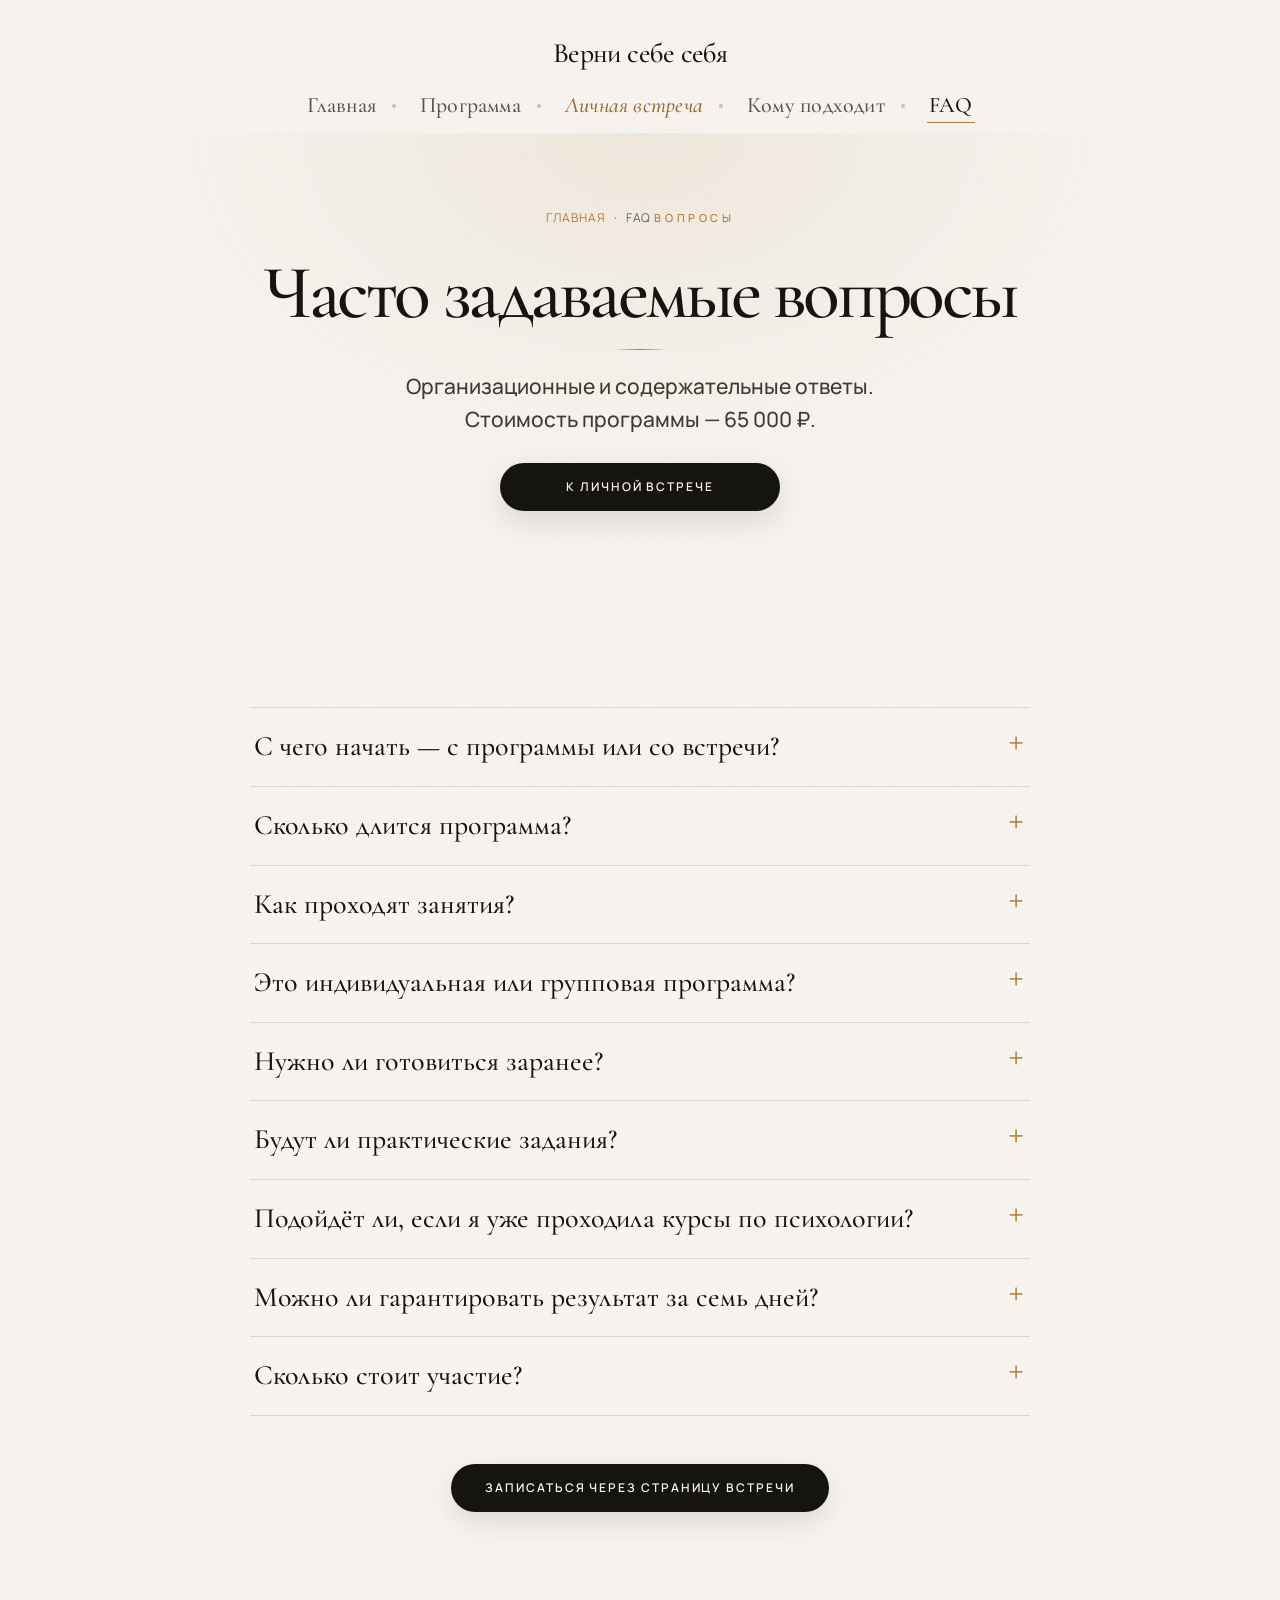
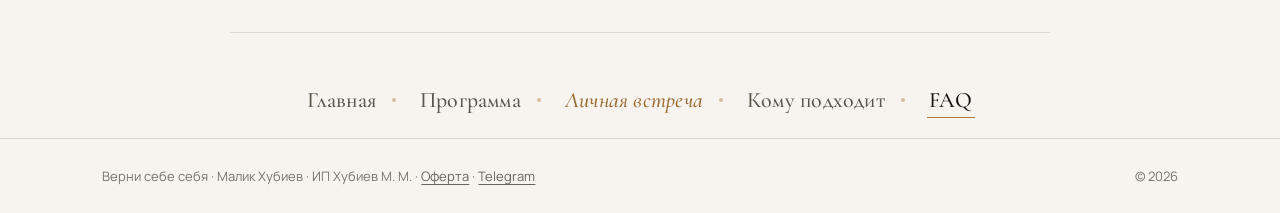
==== commit 878ef89b: "done" ====
--- a/faq.html
+++ b/faq.html
@@ -16,9 +16,19 @@
 <meta property="og:description" content="Ответы на вопросы о формате, подготовке, заданиях, результатах и стоимости программы. Личная встреча — бесплатно.">
 <meta property="og:url" content="https://malik-khubiev.ru/faq.html">
 <meta property="og:image" content="https://malik-khubiev.ru/img/hero.webp">
+<meta property="og:image:secure_url" content="https://malik-khubiev.ru/img/hero.webp">
+<meta property="og:image:type" content="image/webp">
+<meta property="og:image:width" content="1000">
+<meta property="og:image:height" content="667">
+<meta property="og:image:alt" content="FAQ — Верни себе себя">
 <meta name="twitter:card" content="summary_large_image">
 <meta name="twitter:title" content="FAQ — Верни себе себя | Малик Хубиев">
 <meta name="twitter:description" content="Ответы на вопросы о формате, подготовке, заданиях, результатах и стоимости программы. Личная встреча — бесплатно.">
+<meta name="twitter:image" content="https://malik-khubiev.ru/img/hero.webp">
+<meta name="geo.region" content="RU-KC">
+<meta name="geo.placename" content="Черкесск">
+<link rel="alternate" hreflang="ru" href="https://malik-khubiev.ru/faq.html">
+<link rel="alternate" hreflang="x-default" href="https://malik-khubiev.ru/faq.html">
 <link rel="icon" type="image/png" href="./img/fav/favicon-96x96.png" sizes="96x96">
 <link rel="icon" type="image/svg+xml" href="./img/fav/favicon.svg">
 <link rel="shortcut icon" href="./img/fav/favicon.ico">
@@ -27,32 +37,130 @@
 <link rel="preconnect" href="https://fonts.gstatic.com" crossorigin>
 <link href="https://fonts.googleapis.com/css2?family=Cormorant+Garamond:ital,wght@0,400;0,500;0,600;1,400;1,500&family=Manrope:wght@300;400;500;600;700&display=swap" rel="stylesheet">
 <link rel="stylesheet" href="./css/site.css">
+<link rel="manifest" href="/site.webmanifest">
+<script type="application/ld+json">
+{
+  "@context": "https://schema.org",
+  "@graph": [
+  {
+  "@type": "FAQPage",
+  "@id": "https://malik-khubiev.ru/faq.html#faq",
+  "url": "https://malik-khubiev.ru/faq.html",
+  "name": "FAQ — Верни себе себя",
+  "isPartOf": {"@id": "https://malik-khubiev.ru/#website"},
+  "about": {"@id": "https://malik-khubiev.ru/#product"},
+  "breadcrumb": {"@id": "https://malik-khubiev.ru/faq.html#breadcrumb"},
+  "inLanguage": "ru-RU",
+  "dateModified": "2026-11-24",
+  "mainEntity": [
+    {
+      "@type": "Question",
+      "name": "С чего начать — с программы или со встречи?",
+      "acceptedAnswer": {
+        "@type": "Answer",
+        "text": "Со встречи. Сначала разбираем твою ситуацию и определяем, подходит ли программа. Затем — решение о дальнейшей работе."
+      }
+    },
+    {
+      "@type": "Question",
+      "name": "Сколько длится программа?",
+      "acceptedAnswer": {
+        "@type": "Answer",
+        "text": "Семь дней. Каждый день — индивидуальное занятие 90 минут."
+      }
+    },
+    {
+      "@type": "Question",
+      "name": "Как проходят занятия?",
+      "acceptedAnswer": {
+        "@type": "Answer",
+        "text": "Видеозвонки через Яндекс Телемост. Разбираем материал, обсуждаем твои ситуации и делаем упражнения. Камера включена."
+      }
+    },
+    {
+      "@type": "Question",
+      "name": "Это индивидуальная или групповая программа?",
+      "acceptedAnswer": {
+        "@type": "Answer",
+        "text": "Индивидуальная. На занятии — ты и я. Групповых уроков нет."
+      }
+    },
+    {
+      "@type": "Question",
+      "name": "Нужно ли готовиться заранее?",
+      "acceptedAnswer": {
+        "@type": "Answer",
+        "text": "Специальная подготовка не нужна. Достаточно выделить время и быть готовой обсуждать свои ситуации."
+      }
+    },
+    {
+      "@type": "Question",
+      "name": "Будут ли практические задания?",
+      "acceptedAnswer": {
+        "@type": "Answer",
+        "text": "Да. Мы применяем принципы к твоей жизни. Задания помогают закреплять знания между занятиями."
+      }
+    },
+    {
+      "@type": "Question",
+      "name": "Подойдёт ли, если я уже проходила курсы по психологии?",
+      "acceptedAnswer": {
+        "@type": "Answer",
+        "text": "Да. Главное — понимание собственных механизмов и практика, а не количество прочитанных книг."
+      }
+    },
+    {
+      "@type": "Question",
+      "name": "Можно ли гарантировать результат за семь дней?",
+      "acceptedAnswer": {
+        "@type": "Answer",
+        "text": "Одинаковый результат для всех гарантировать нельзя. Задача программы — дать понимание, опыт и инструменты для дальнейших изменений."
+      }
+    },
+    {
+      "@type": "Question",
+      "name": "Сколько стоит участие?",
+      "acceptedAnswer": {
+        "@type": "Answer",
+        "text": "65 000 ₽ за семидневную индивидуальную программу. Личная диагностическая встреча перед этим — бесплатная и ни к чему не обязывает."
+      }
+    }
+  ]
+  },
+  {
+    "@type": "BreadcrumbList",
+    "@id": "https://malik-khubiev.ru/faq.html#breadcrumb",
+    "itemListElement": [
+      {"@type": "ListItem", "position": 1, "name": "Главная", "item": "https://malik-khubiev.ru/"},
+      {"@type": "ListItem", "position": 2, "name": "FAQ", "item": "https://malik-khubiev.ru/faq.html"}
+    ]
+  }
+  ]
+}
+</script>
 
 <!-- Yandex.Metrika counter -->
 <script type="text/javascript">
-    window.dataLayer = window.dataLayer || [];
     (function(m,e,t,r,i,k,a){
         m[i]=m[i]||function(){(m[i].a=m[i].a||[]).push(arguments)};
         m[i].l=1*new Date();
         for (var j = 0; j < document.scripts.length; j++) {if (document.scripts[j].src === r) { return; }}
         k=e.createElement(t),a=e.getElementsByTagName(t)[0],k.async=1,k.src=r,a.parentNode.insertBefore(k,a)
-    })(window, document,'script','https://mc.yandex.ru/metrika/tag.js?id=112323537', 'ym');
-    ym(112323537, 'init', {
-        ssr:true, webvisor:true, clickmap:true, ecommerce:"dataLayer",
-        referrer: document.referrer, url: location.href,
-        accurateTrackBounce:true, trackLinks:true, triggerEvent:true
-    });
+    })(window, document,'script','https://mc.yandex.ru/metrika/tag.js?id=114593555', 'ym');
+
+    ym(114593555, 'init', {ssr:true, webvisor:true, clickmap:true, ecommerce:"dataLayer", referrer: document.referrer, url: location.href, accurateTrackBounce:true, trackLinks:true});
 </script>
-<noscript><div><img src="https://mc.yandex.ru/watch/112323537" style="position:absolute; left:-9999px;" alt="" /></div></noscript>
+<noscript><div><img src="https://mc.yandex.ru/watch/114593555" style="position:absolute; left:-9999px;" alt="" /></div></noscript>
+<!-- /Yandex.Metrika counter -->
 </head>
 
 <body>
 <div class="grain"></div>
 
 <nav class="site-nav" aria-label="Основная навигация">
-  <a class="nav-brand" href="./index.html">Верни себе себя</a>
+  <a class="nav-brand" href="/">Верни себе себя</a>
   <ul class="nav-links">
-    <li><a href="./index.html">Главная</a></li>
+    <li><a href="/">Главная</a></li>
     <li><a href="./programma.html">Программа</a></li>
     <li><a href="./vstrecha.html" class="nav-cta">Личная встреча</a></li>
     <li><a href="./komu.html">Кому подходит</a></li>
@@ -61,7 +169,7 @@
 </nav>
 
 <section class="page-hero" id="top">
-  <div class="crumb"><a href="./index.html">Главная</a><span>·</span><span>FAQ</span></div>
+  <nav class="crumb" aria-label="Хлебные крошки"><a href="/">Главная</a><span>·</span><span>FAQ</span></nav>
   <div class="kicker">Вопросы</div>
   <h1>Часто задаваемые вопросы</h1>
   <p class="sub">Организационные и содержательные ответы. Стоимость программы — <span class="js-price-text">65 000 ₽</span>.</p>
@@ -90,7 +198,7 @@
 
 <nav class="site-nav footer-nav" aria-label="Нижняя навигация">
   <ul class="nav-links">
-    <li><a href="./index.html">Главная</a></li>
+    <li><a href="/">Главная</a></li>
     <li><a href="./programma.html">Программа</a></li>
     <li><a href="./vstrecha.html" class="nav-cta">Личная встреча</a></li>
     <li><a href="./komu.html">Кому подходит</a></li>
@@ -99,7 +207,7 @@
 </nav>
 
 <footer>
-  <span>Верни себе себя · Малик Хубиев · ИП Хубиев М. М.</span>
+  <span>Верни себе себя · Малик Хубиев · ИП Хубиев М. М. · <a href="./offer.html">Оферта</a> · <a href="https://t.me/teacher_life_bot?start=site" rel="me noopener">Telegram</a></span>
   <span>© 2026</span>
 </footer>
 
--- a/css/site.css
+++ b/css/site.css
@@ -221,13 +221,15 @@
 
 /* ---------- Результаты ---------- */
 .res{display:grid;grid-template-columns:repeat(4,1fr);gap:16px;max-width:1120px;margin:54px auto 0;counter-reset:r}
+.res.res-3{grid-template-columns:repeat(3,1fr);max-width:980px}
+.res.res-4{grid-template-columns:repeat(4,1fr);max-width:1120px}
 .res>div{position:relative;padding:26px 22px 24px;border:1px solid var(--line);border-radius:var(--r);background:rgba(255,255,255,.8);overflow:hidden;transition:transform .45s var(--ease),border-color .45s,box-shadow .45s}
 .res>div:not(.res-img):before{counter-increment:r;content:"0" counter(r);position:absolute;right:16px;top:8px;font-family:"Cormorant Garamond",serif;font-size:42px;line-height:1;color:rgba(176,122,58,.16);transition:color .4s}
 .res>div:not(.res-img):after{content:"";position:absolute;left:0;bottom:0;height:2px;width:0;background:linear-gradient(90deg,var(--gold),var(--danger));transition:width .8s var(--ease)}
 .res>div:not(.res-img):hover{transform:translateY(-5px);border-color:var(--line-strong);box-shadow:0 18px 40px rgba(22,20,17,.09)}
 .res>div:not(.res-img):hover:after{width:100%}
 .res>div:not(.res-img):hover:before{color:rgba(176,122,58,.45)}
-.res b{display:block;font-family:"Cormorant Garamond",serif;font-size:24px;font-weight:500;line-height:1.1;margin-bottom:10px;color:var(--danger);padding-right:30px}
+.res b{display:block;font-family:"Cormorant Garamond",serif;font-size:clamp(20px,1.7vw,24px);font-weight:500;line-height:1.15;margin-bottom:10px;color:var(--danger);padding-right:40px;hyphens:auto}
 .res p{font-size:14.5px;line-height:1.65;color:#4a453e}
 .res .res-img{padding:0;border:0;background:var(--bg-soft);min-height:200px}
 .res .res-img img{position:absolute;inset:0;width:100%;height:100%;object-fit:cover;object-position:center 20%;transition:transform 1.4s var(--ease)}
@@ -321,7 +323,9 @@
 
 /* ---------- Адаптив ---------- */
 @media(max-width:1100px){
-  .res{grid-template-columns:repeat(3,1fr)}
+  .res:not(.res-3):not(.res-4){grid-template-columns:repeat(3,1fr)}
+  /* 8 карточек: сразу 2 колонки, без кривого ряда из трёх */
+  .res.res-4{grid-template-columns:repeat(2,1fr);gap:14px;max-width:720px}
 }
 @media(max-width:900px){
   .section,.results,.faq{padding-top:80px}
@@ -340,7 +344,9 @@
   .split-photo{max-width:340px;margin:0 auto;order:-1}
   .about-grid{gap:34px}
   .about-photo{max-width:360px;margin:0 auto}
-  .res{grid-template-columns:repeat(2,1fr)}
+  .res,.res.res-3,.res.res-4{grid-template-columns:repeat(2,1fr)}
+  .res.res-4{max-width:720px}
+  .res .res-img{min-height:240px}
   .feel-cards{grid-template-columns:repeat(2,1fr);gap:18px}
   .duo{grid-template-columns:1fr;margin-top:56px}
 }
@@ -354,8 +360,12 @@
   .facts li{padding:8px 12px;font-size:11.5px;gap:6px}
   .facts b{font-size:19px}
   .hero-text{margin-top:30px}
-  .pair,.res{grid-template-columns:1fr}
-  .res .res-img{min-height:220px}
+  .pair,.res,.res.res-3,.res.res-4{grid-template-columns:1fr}
+  .res.res-4{max-width:none}
+  .res>div{padding:22px 18px 20px}
+  .res b{font-size:22px;padding-right:40px}
+  .res>div:not(.res-img):before{font-size:36px;right:14px;top:10px}
+  .res .res-img{min-height:200px;aspect-ratio:4/3}
   .buy{min-width:0;width:100%;max-width:340px}
   .flip-grid.g5,.flip-grid.g4{grid-template-columns:1fr}
   .flip-grid.g5 .flip,.flip-grid.g5 .flip:nth-child(n+4),.flip-grid.g5 .flip:last-child,.flip-grid.g4 .flip{grid-column:span 1;aspect-ratio:6/5}
@@ -423,9 +433,68 @@
   .mini-about{grid-template-columns:1fr;gap:22px}
   .mini-about img{max-width:280px;margin:0 auto}
 }
-@media(max-width:640px){
-  .site-nav{padding:28px 16px 6px}
+@media(max-width:720px){
+  .site-nav{padding:28px 16px 8px}
   .site-nav.footer-nav{padding:40px 16px 16px}
-  .nav-links{gap:8px 4px}
-  .nav-links li:not(:last-child):after{margin:0 10px}
-}
+  .nav-brand{margin-bottom:16px}
+  .nav-links{
+    gap:8px 14px;
+    row-gap:10px;
+  }
+  /* «Личная встреча» — первая строка, визуальный приоритет */
+  .nav-links li:has(.nav-cta){
+    order:-1;
+    flex:1 0 100%;
+    justify-content:center;
+    margin:0 0 6px;
+    padding-bottom:14px;
+    border-bottom:1px solid rgba(176,122,58,.18);
+  }
+  .nav-links li:not(:last-child):after{display:none}
+  .nav-cta{
+    display:inline-flex;
+    align-items:center;
+    justify-content:center;
+    min-width:min(260px,88vw);
+    padding:14px 28px!important;
+    border:1px solid var(--line-strong)!important;
+    border-radius:999px;
+    background:rgba(255,253,249,.92);
+    box-shadow:0 10px 28px rgba(22,20,17,.07);
+    font-size:clamp(18px,4.8vw,22px)!important;
+    letter-spacing:.02em;
+    line-height:1.1;
+  }
+  .nav-cta:hover,
+  .nav-cta[aria-current="page"]{
+    color:var(--danger)!important;
+    border-color:rgba(196,92,42,.55)!important;
+    background:#fff;
+    box-shadow:0 12px 30px rgba(22,20,17,.1);
+  }
+  .nav-links a:not(.nav-cta){
+    font-size:15px;
+    padding:6px 4px;
+    color:#6a635a;
+  }
+}
+@media(max-width:420px){
+  .nav-links{gap:8px 10px}
+  .nav-links a:not(.nav-cta){font-size:14px}
+}
+
+/* Lead form on vstrecha */
+.lead-form{
+  max-width:420px;margin-left:auto;margin-right:auto;
+  display:flex;flex-direction:column;gap:14px;text-align:left;
+}
+.lead-form label{display:flex;flex-direction:column;gap:6px;font-size:12px;letter-spacing:.08em;text-transform:uppercase;color:var(--muted,#6e675e);font-weight:600}
+.lead-form input{
+  font:500 16px/1.3 Manrope,sans-serif;letter-spacing:0;text-transform:none;
+  padding:14px 16px;border:1px solid var(--line-strong,rgba(26,23,20,.18));
+  border-radius:12px;background:#fff;color:var(--ink,#1a1714);
+}
+.lead-form input:focus{outline:2px solid rgba(31,77,110,.35);outline-offset:1px}
+.lead-form .buy{width:100%;min-width:0;margin-top:6px}
+.lead-error{color:#8a3a2a;font-size:14px;margin:0;letter-spacing:0;text-transform:none}
+.lead-form .cta-soft{text-align:center;margin-top:8px}
